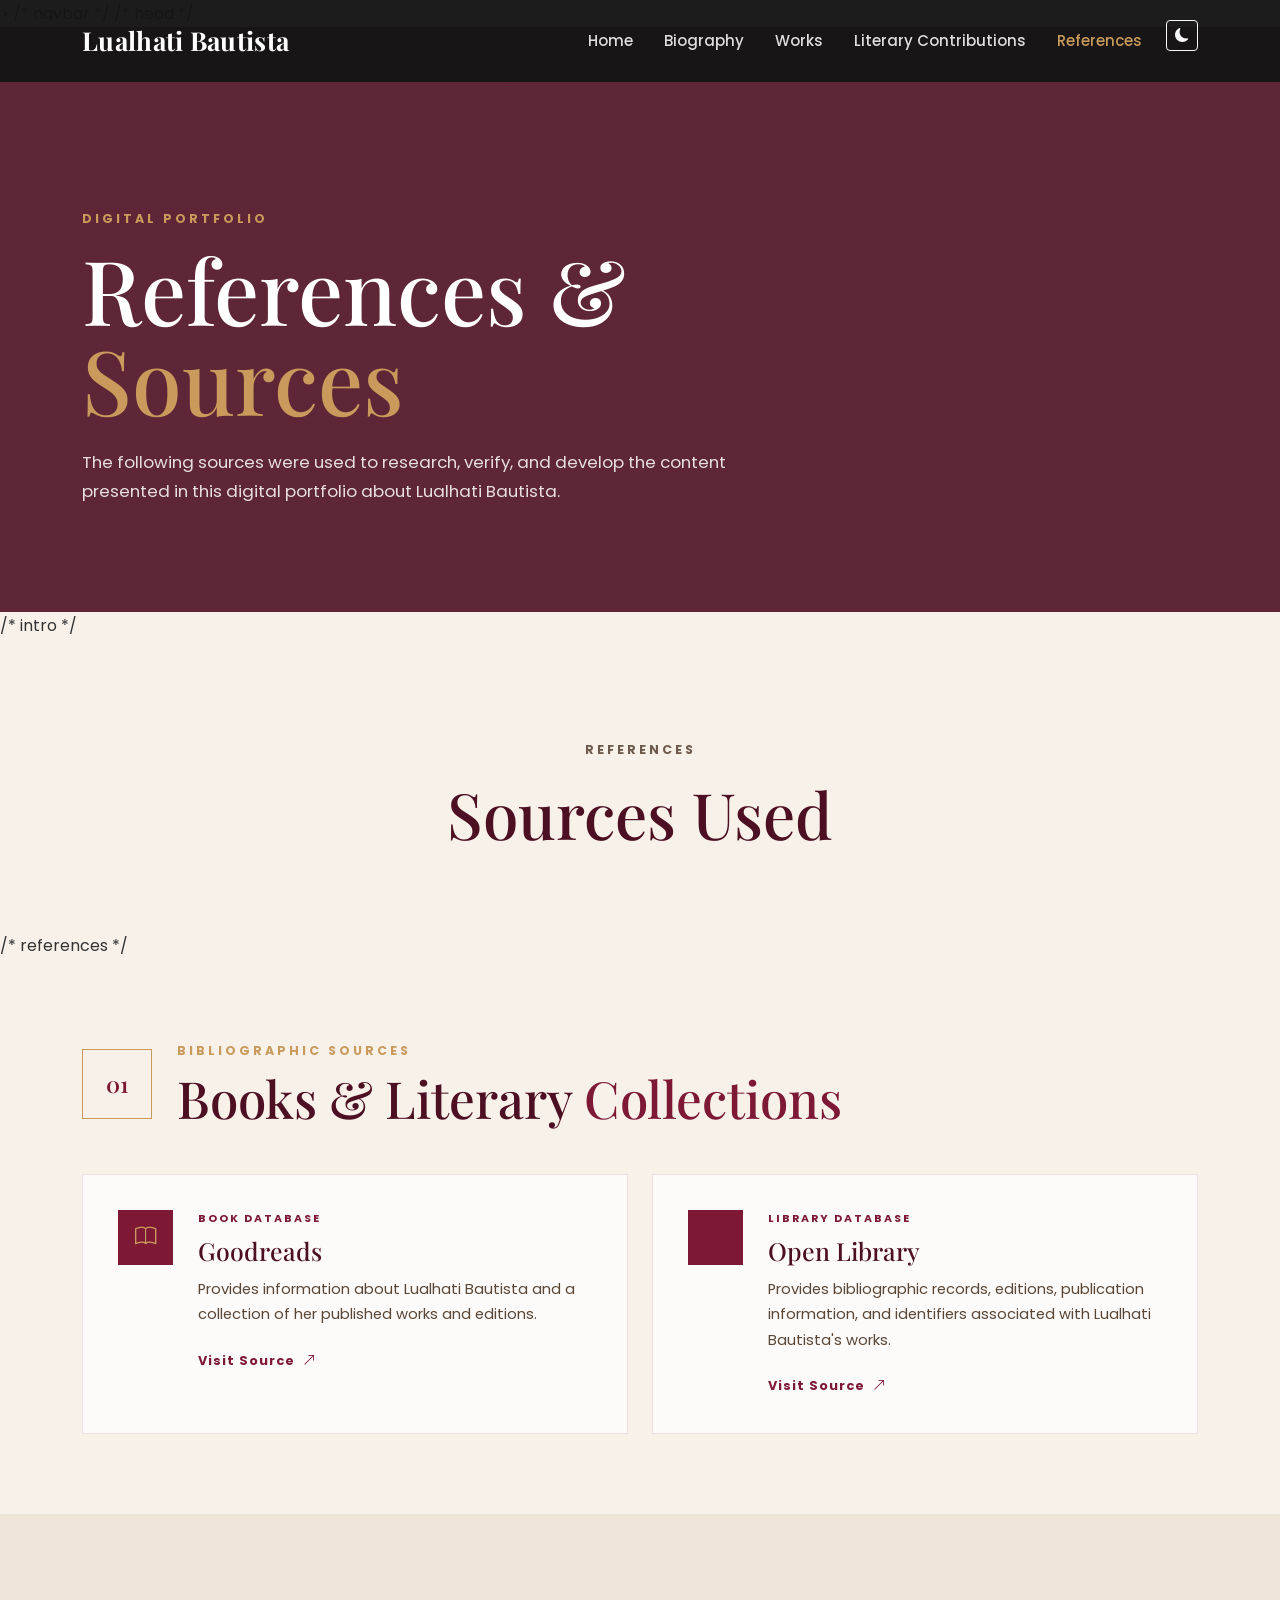
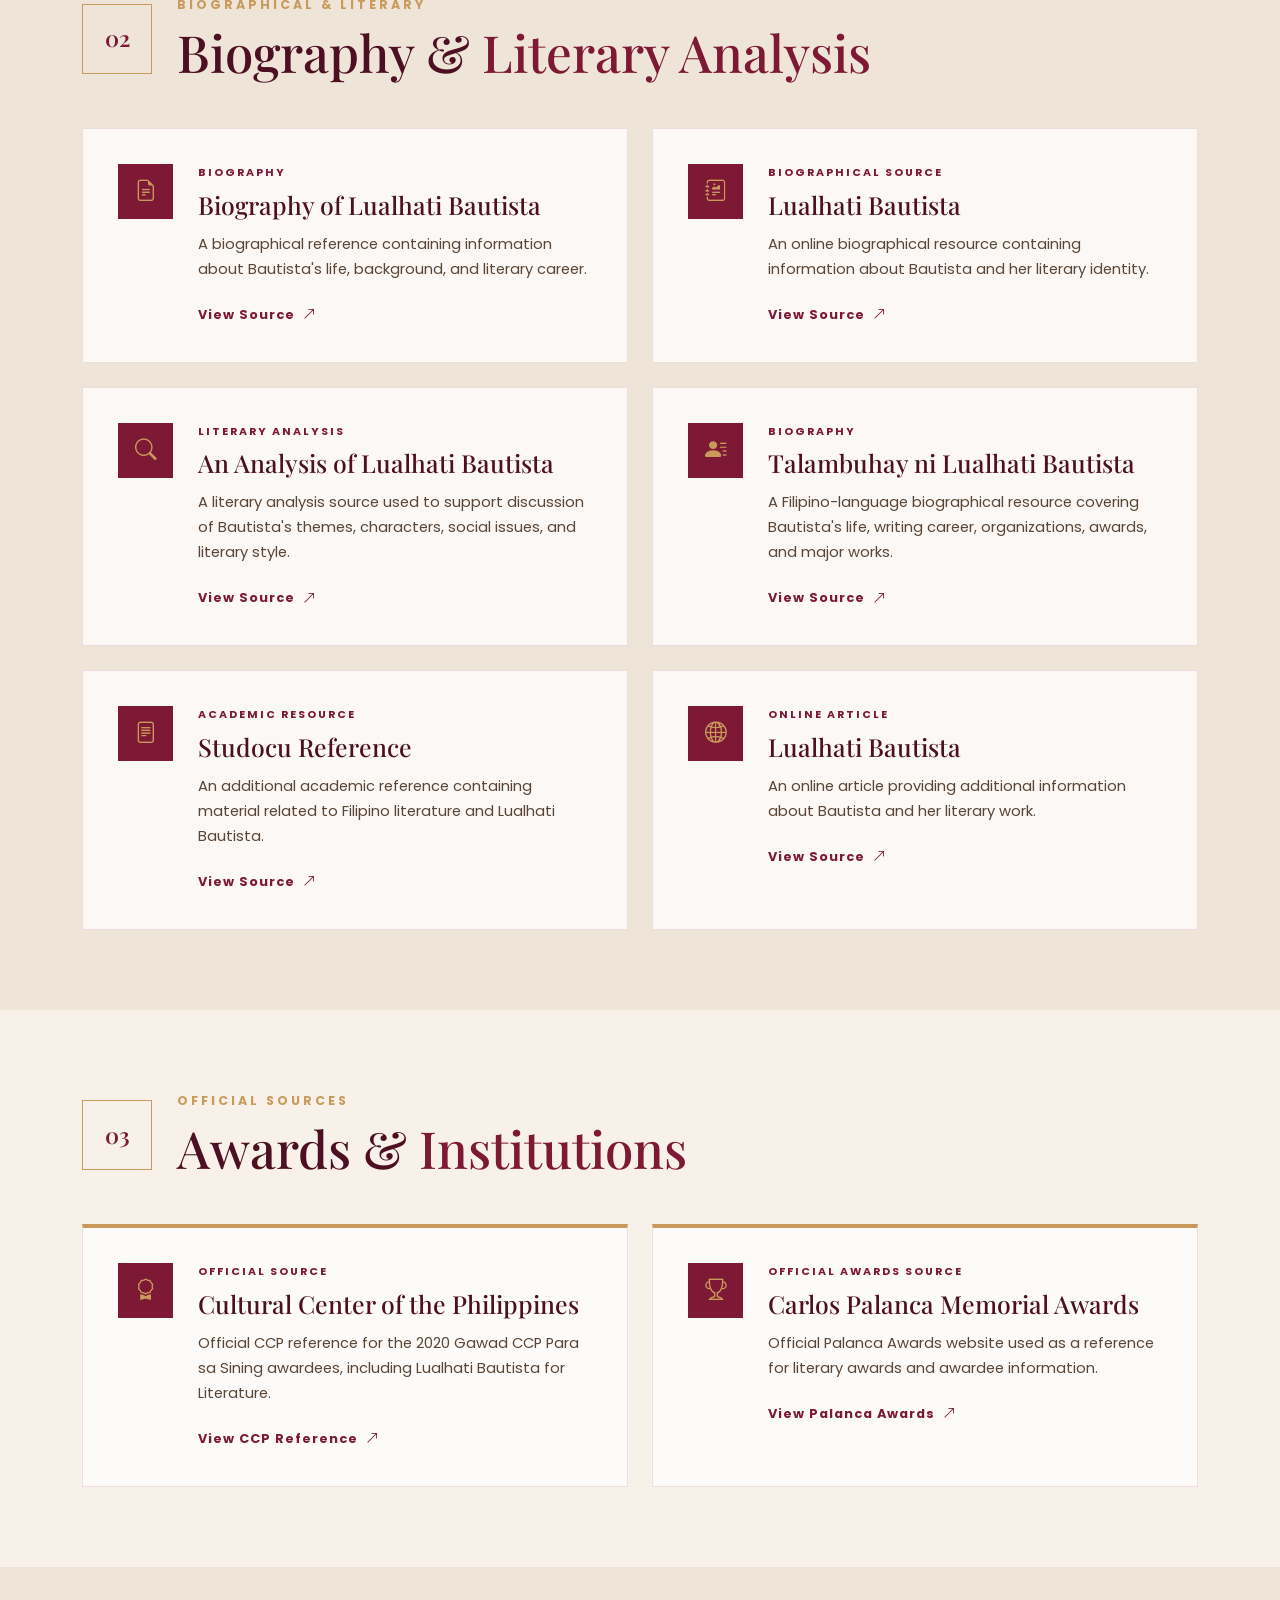
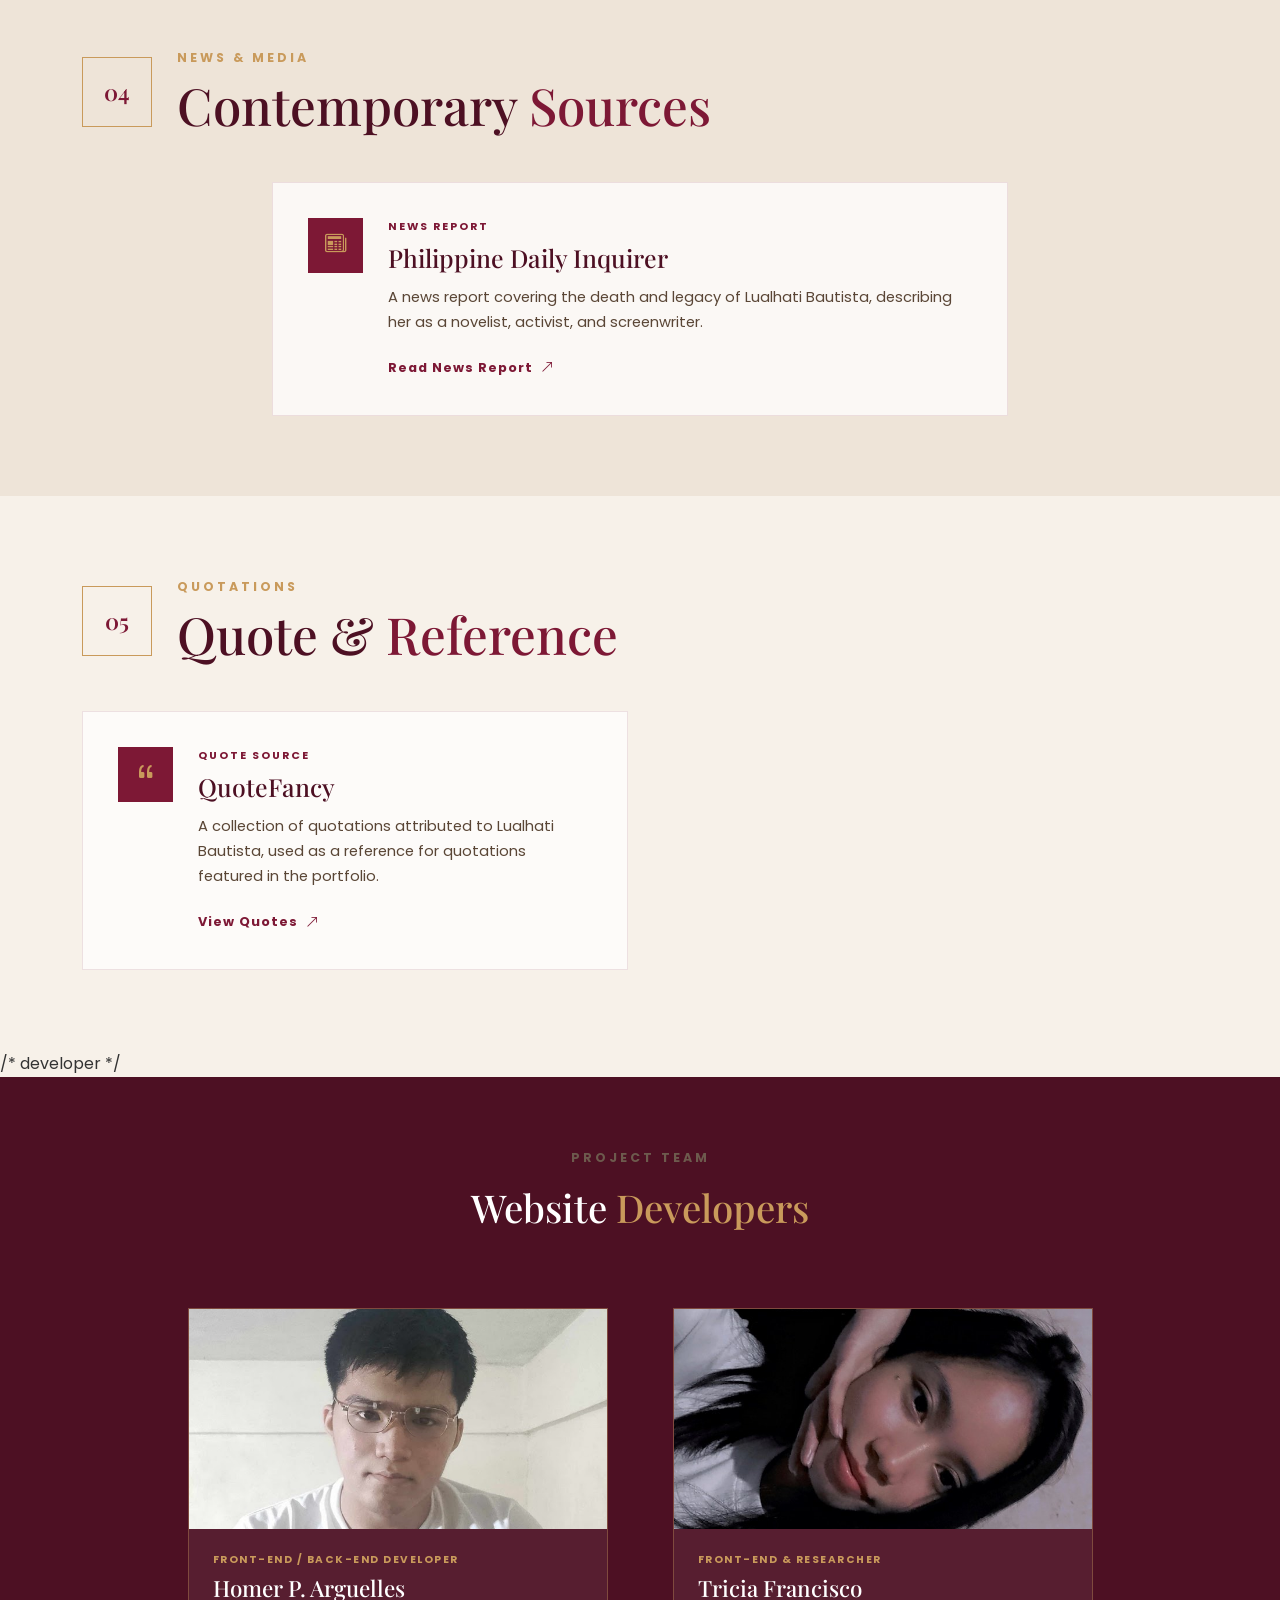
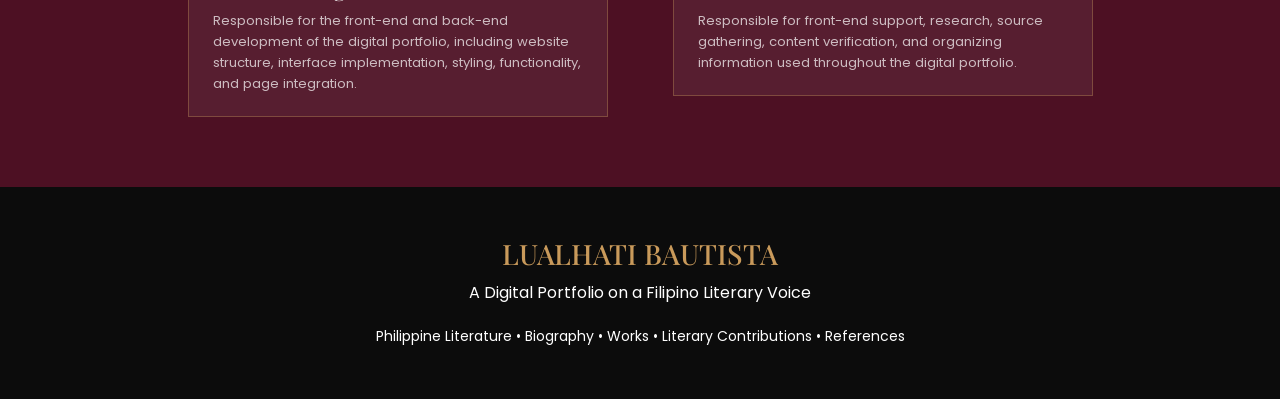
==== references.html @ a5392ba0 "Lualhati" ====
<!DOCTYPE html>
<html lang="en">

<head>
    <meta charset="UTF-8">
    <meta name="viewport" content="width=device-width, initial-scale=1.0">

    <title>References & Sources | Lualhati Bautista</title>


    <link
        href="https://cdn.jsdelivr.net/npm/bootstrap@5.3.3/dist/css/bootstrap.min.css"
        rel="stylesheet">

>
    <link
        rel="stylesheet"
        href="https://cdn.jsdelivr.net/npm/bootstrap-icons@1.11.3/font/bootstrap-icons.min.css">


    <link
        href="https://fonts.googleapis.com/css2?family=Playfair+Display:wght@400;500;600;700&family=Poppins:wght@300;400;500;600;700&display=swap"
        rel="stylesheet">


    <link rel="stylesheet" href="style.css">


    <link rel="stylesheet" href="references.css">
</head>

<body>


/* navbar */

<nav class="navbar navbar-expand-lg navbar-dark fixed-top">

    <div class="container">

        <a class="navbar-brand" href="index.html">
            Lualhati Bautista
        </a>

        <button class="navbar-toggler"
                type="button"
                data-bs-toggle="collapse"
                data-bs-target="#navbarNav">

            <span class="navbar-toggler-icon"></span>

        </button>

        <div class="collapse navbar-collapse" id="navbarNav">

            <ul class="navbar-nav ms-auto">

                <li class="nav-item">
                    <a class="nav-link" href="index.html">
                        Home
                    </a>
                </li>

                <li class="nav-item">
                    <a class="nav-link" href="biography.html">
                        Biography
                    </a>
                </li>

                <li class="nav-item">
                    <a class="nav-link" href="works.html">
                        Works
                    </a>
                </li>

                <li class="nav-item">
                    <a class="nav-link" href="contributions.html">
                        Literary Contributions
                    </a>
                </li>

                <li class="nav-item">
                    <a class="nav-link active" href="references.html">
                        References
                    </a>
                </li>

                <li class="nav-item ms-lg-3">
                    <button id="darkModeBtn"
                            class="btn btn-outline-light btn-sm"
                            aria-label="Toggle dark mode">

                        <i class="bi bi-moon-fill"></i>

                    </button>
                </li>

            </ul>

        </div>

    </div>

</nav>


/* head */

<section class="references-hero">

    <div class="container">

        <div class="references-hero-content">

            <p class="references-label">
                DIGITAL PORTFOLIO
            </p>

            <h1>
                References &
                <span>Sources</span>
            </h1>

            <p>
                The following sources were used to research,
                verify, and develop the content presented in
                this digital portfolio about Lualhati Bautista.
            </p>

        </div>

    </div>

</section>


/* intro */

<section class="references-intro">

    <div class="container">

        <div class="section-heading text-center">

            <p class="references-label">
                REFERENCES
            </p>

            <h2>
                Sources Used
            </h2>

        </div>  

    </div>

</section>

/* references */

<section class="reference-section">

    <div class="container">

        <div class="reference-section-heading">

            <span class="reference-number">01</span>

            <div>
                <p class="references-label">
                    BIBLIOGRAPHIC SOURCES
                </p>

                <h2>
                    Books & Literary
                    <span>Collections</span>
                </h2>
            </div>

        </div>


        <div class="row g-4">

           

            <div class="col-lg-6">

                <div class="reference-card">

                    <div class="reference-icon">
                        <i class="bi bi-book"></i>
                    </div>

                    <div class="reference-content">

                        <span class="reference-type">
                            BOOK DATABASE
                        </span>

                        <h3>
                            Goodreads
                        </h3>

                        <p>
                            Provides information about Lualhati
                            Bautista and a collection of her
                            published works and editions.
                        </p>

                        <a
                            href="https://www.goodreads.com/author/list/673490.Lualhati_Bautista"
                            target="_blank"
                            rel="noopener noreferrer"
                            class="reference-link">

                            Visit Source
                            <i class="bi bi-arrow-up-right"></i>

                        </a>

                    </div>

                </div>

            </div>


            

            <div class="col-lg-6">

                <div class="reference-card">

                    <div class="reference-icon">
                        <i class="bi bi-library"></i>
                    </div>

                    <div class="reference-content">

                        <span class="reference-type">
                            LIBRARY DATABASE
                        </span>

                        <h3>
                            Open Library
                        </h3>

                        <p>
                            Provides bibliographic records,
                            editions, publication information,
                            and identifiers associated with
                            Lualhati Bautista's works.
                        </p>

                        <a
                            href="https://openlibrary.org/authors/OL314158A/Lualhati_Bautista"
                            target="_blank"
                            rel="noopener noreferrer"
                            class="reference-link">

                            Visit Source
                            <i class="bi bi-arrow-up-right"></i>

                        </a>

                    </div>

                </div>

            </div>

        </div>

    </div>

</section>


<section class="reference-section reference-section-alt">

    <div class="container">

        <div class="reference-section-heading">

            <span class="reference-number">02</span>

            <div>

                <p class="references-label">
                    BIOGRAPHICAL & LITERARY
                </p>

                <h2>
                    Biography &
                    <span>Literary Analysis</span>
                </h2>

            </div>

        </div>


        <div class="row g-4">


            <!-- SCRIBD BIOGRAPHY -->

            <div class="col-lg-6">

                <div class="reference-card">

                    <div class="reference-icon">
                        <i class="bi bi-file-earmark-text"></i>
                    </div>

                    <div class="reference-content">

                        <span class="reference-type">
                            BIOGRAPHY
                        </span>

                        <h3>
                            Biography of Lualhati Bautista
                        </h3>

                        <p>
                            A biographical reference containing
                            information about Bautista's life,
                            background, and literary career.
                        </p>

                        <a
                            href="https://www.scribd.com/document/499405251/BIOGRAPHY-OF-LUALHATI-BAUTISTA"
                            target="_blank"
                            rel="noopener noreferrer"
                            class="reference-link">

                            View Source
                            <i class="bi bi-arrow-up-right"></i>

                        </a>

                    </div>

                </div>

            </div>


            <!-- TUMBLR -->

            <div class="col-lg-6">

                <div class="reference-card">

                    <div class="reference-icon">
                        <i class="bi bi-journal-richtext"></i>
                    </div>

                    <div class="reference-content">

                        <span class="reference-type">
                            BIOGRAPHICAL SOURCE
                        </span>

                        <h3>
                            Lualhati Bautista
                        </h3>

                        <p>
                            An online biographical resource
                            containing information about
                            Bautista and her literary identity.
                        </p>

                        <a
                            href="https://www.tumblr.com/stvnblog/633765285009195009/lualhati-bautista"
                            target="_blank"
                            rel="noopener noreferrer"
                            class="reference-link">

                            View Source
                            <i class="bi bi-arrow-up-right"></i>

                        </a>

                    </div>

                </div>

            </div>


            <!-- SCRIBD ANALYSIS -->

            <div class="col-lg-6">

                <div class="reference-card">

                    <div class="reference-icon">
                        <i class="bi bi-search"></i>
                    </div>

                    <div class="reference-content">

                        <span class="reference-type">
                            LITERARY ANALYSIS
                        </span>

                        <h3>
                            An Analysis of Lualhati Bautista
                        </h3>

                        <p>
                            A literary analysis source used to
                            support discussion of Bautista's
                            themes, characters, social issues,
                            and literary style.
                        </p>

                        <a
                            href="https://www.scribd.com/document/437484279/An-Analysis-of-Lualhati-Bautista-1-docx"
                            target="_blank"
                            rel="noopener noreferrer"
                            class="reference-link">

                            View Source
                            <i class="bi bi-arrow-up-right"></i>

                        </a>

                    </div>

                </div>

            </div>


            <!-- PADAYON -->

            <div class="col-lg-6">

                <div class="reference-card">

                    <div class="reference-icon">
                        <i class="bi bi-person-lines-fill"></i>
                    </div>

                    <div class="reference-content">

                        <span class="reference-type">
                            BIOGRAPHY
                        </span>

                        <h3>
                            Talambuhay ni Lualhati Bautista
                        </h3>

                        <p>
                            A Filipino-language biographical
                            resource covering Bautista's life,
                            writing career, organizations,
                            awards, and major works.
                        </p>

                        <a
                            href="https://www.padayonwikangfilipino.com/talambuhay-ni-lualhati-bautista/?amp=1"
                            target="_blank"
                            rel="noopener noreferrer"
                            class="reference-link">

                            View Source
                            <i class="bi bi-arrow-up-right"></i>

                        </a>

                    </div>

                </div>

            </div>


            <!-- STUDOCU -->

            <div class="col-lg-6">

                <div class="reference-card">

                    <div class="reference-icon">
                        <i class="bi bi-file-text"></i>
                    </div>

                    <div class="reference-content">

                        <span class="reference-type">
                            ACADEMIC RESOURCE
                        </span>

                        <h3>
                            Studocu Reference
                        </h3>

                        <p>
                            An additional academic reference
                            containing material related to
                            Filipino literature and Lualhati
                            Bautista.
                        </p>

                        <a
                            href="https://www.studocu.com/ph/document/phinma-republican-college/bs-filipino/134470115-asdfgghhh/104313213?sid=513d8e00-997c-4436-bc16-0240b23ca9371788211324"
                            target="_blank"
                            rel="noopener noreferrer"
                            class="reference-link">

                            View Source
                            <i class="bi bi-arrow-up-right"></i>

                        </a>

                    </div>

                </div>

            </div>


            <!-- WORDPRESS -->

            <div class="col-lg-6">

                <div class="reference-card">

                    <div class="reference-icon">
                        <i class="bi bi-globe2"></i>
                    </div>

                    <div class="reference-content">

                        <span class="reference-type">
                            ONLINE ARTICLE
                        </span>

                        <h3>
                            Lualhati Bautista
                        </h3>

                        <p>
                            An online article providing
                            additional information about
                            Bautista and her literary work.
                        </p>

                        <a
                            href="https://faviegelyns.wordpress.com/2018/03/07/lualhati-bautista/"
                            target="_blank"
                            rel="noopener noreferrer"
                            class="reference-link">

                            View Source
                            <i class="bi bi-arrow-up-right"></i>

                        </a>

                    </div>

                </div>

            </div>

        </div>

    </div>

</section>



<section class="reference-section">

    <div class="container">

        <div class="reference-section-heading">

            <span class="reference-number">03</span>

            <div>

                <p class="references-label">
                    OFFICIAL SOURCES
                </p>

                <h2>
                    Awards &
                    <span>Institutions</span>
                </h2>

            </div>

        </div>


        <div class="row g-4">


            <!-- CCP -->

            <div class="col-lg-6">

                <div class="reference-card official-card">

                    <div class="reference-icon">
                        <i class="bi bi-award"></i>
                    </div>

                    <div class="reference-content">

                        <span class="reference-type">
                            OFFICIAL SOURCE
                        </span>

                        <h3>
                            Cultural Center of the Philippines
                        </h3>

                        <p>
                            Official CCP reference for the
                            2020 Gawad CCP Para sa Sining
                            awardees, including Lualhati
                            Bautista for Literature.
                        </p>

                        <a
                            href="https://culturalcenter.gov.ph/press-release/2020-gawad-ccp-para-sa-sining-awardees-named/"
                            target="_blank"
                            rel="noopener noreferrer"
                            class="reference-link">

                            View CCP Reference
                            <i class="bi bi-arrow-up-right"></i>

                        </a>

                    </div>

                </div>

            </div>


            <!-- PALANCA -->

            <div class="col-lg-6">

                <div class="reference-card official-card">

                    <div class="reference-icon">
                        <i class="bi bi-trophy"></i>
                    </div>

                    <div class="reference-content">

                        <span class="reference-type">
                            OFFICIAL AWARDS SOURCE
                        </span>

                        <h3>
                            Carlos Palanca Memorial Awards
                        </h3>

                        <p>
                            Official Palanca Awards website
                            used as a reference for literary
                            awards and awardee information.
                        </p>

                        <a
                            href="https://palancaawards.com.ph/awardees/"
                            target="_blank"
                            rel="noopener noreferrer"
                            class="reference-link">

                            View Palanca Awards
                            <i class="bi bi-arrow-up-right"></i>

                        </a>

                    </div>

                </div>

            </div>

        </div>

    </div>

</section>



<section class="reference-section reference-section-alt">

    <div class="container">

        <div class="reference-section-heading">

            <span class="reference-number">04</span>

            <div>

                <p class="references-label">
                    NEWS & MEDIA
                </p>

                <h2>
                    Contemporary
                    <span>Sources</span>
                </h2>

            </div>

        </div>


        <div class="row justify-content-center">

            <div class="col-lg-8">

                <div class="reference-card news-card">

                    <div class="reference-icon">
                        <i class="bi bi-newspaper"></i>
                    </div>

                    <div class="reference-content">

                        <span class="reference-type">
                            NEWS REPORT
                        </span>

                        <h3>
                            Philippine Daily Inquirer
                        </h3>

                        <p>
                            A news report covering the death
                            and legacy of Lualhati Bautista,
                            describing her as a novelist,
                            activist, and screenwriter.
                        </p>

                        <a
                            href="https://newsinfo.inquirer.net/1728900/novelist-activist-screenwriter-lualhati-bautista-77/amp"
                            target="_blank"
                            rel="noopener noreferrer"
                            class="reference-link">

                            Read News Report
                            <i class="bi bi-arrow-up-right"></i>

                        </a>

                    </div>

                </div>

            </div>

        </div>

    </div>

</section>



<section class="reference-section">

    <div class="container">

        <div class="reference-section-heading">

            <span class="reference-number">05</span>

            <div>

                <p class="references-label">
                    QUOTATIONS
                </p>

                <h2>
                    Quote &
                    <span>Reference</span>
                </h2>

            </div>

        </div>


        <div class="row g-4">

            <div class="col-lg-6">

                <div class="reference-card">

                    <div class="reference-icon">
                        <i class="bi bi-quote"></i>
                    </div>

                    <div class="reference-content">

                        <span class="reference-type">
                            QUOTE SOURCE
                        </span>

                        <h3>
                            QuoteFancy
                        </h3>

                        <p>
                            A collection of quotations attributed
                            to Lualhati Bautista, used as a reference
                            for quotations featured in the portfolio.
                        </p>

                        <a
                            href="https://quotefancy.com/lualhati-bautista-quotes"
                            target="_blank"
                            rel="noopener noreferrer"
                            class="reference-link">

                            View Quotes
                            <i class="bi bi-arrow-up-right"></i>

                        </a>

                    </div>

                </div>

            </div>

        </div>

    </div>

</section>


/* developer */

<section class="developers-section">

    <div class="container">

        <div class="section-heading text-center">

            <p class="references-label">
                PROJECT TEAM
            </p>

            <h2>
                Website
                <span>Developers</span>
            </h2>

        </div>


        <div class="row justify-content-center g-5 mt-2">


            <!-- HOMER -->

            <div class="col-md-6 col-lg-5">

                <div class="developer-card">

                    <div class="developer-image">

                        <img
                            src="images/homer.jpg"
                            alt="Homer P. Arguelles">

                    </div>

                    <div class="developer-info">

                        <span class="developer-role">
                            FRONT-END / BACK-END DEVELOPER
                        </span>

                        <h3>
                            Homer P. Arguelles
                        </h3>

                        <p>
                            Responsible for the front-end and
                            back-end development of the digital
                            portfolio, including website structure,
                            interface implementation, styling,
                            functionality, and page integration.
                        </p>

                    </div>

                </div>

            </div>


            <!-- TRICIA -->

            <div class="col-md-6 col-lg-5">

                <div class="developer-card">

                    <div class="developer-image">

                        <img
                            src="images/tricia.jpg"
                            alt="Tricia Francisco">

                    </div>

                    <div class="developer-info">

                        <span class="developer-role">
                            FRONT-END & RESEARCHER
                        </span>

                        <h3>
                            Tricia Francisco
                        </h3>

                        <p>
                            Responsible for front-end support,
                            research, source gathering, content
                            verification, and organizing information
                            used throughout the digital portfolio.
                        </p>

                    </div>

                </div>

            </div>


        </div>

    </div>

</section>



<footer class="literary-footer">

    <div class="container text-center">

        <h3>
            LUALHATI BAUTISTA
        </h3>

        <p>
            A Digital Portfolio on a Filipino Literary Voice
        </p>

        <div class="footer-line"></div>

        <small>
            Philippine Literature • Biography • Works
            • Literary Contributions • References
        </small>

    </div>

</footer>




<button id="backToTop"
        class="back-to-top"
        aria-label="Back to top">

    <i class="bi bi-arrow-up"></i>

</button>



<script
    src="https://cdn.jsdelivr.net/npm/bootstrap@5.3.3/dist/js/bootstrap.bundle.min.js">
</script>

<script src="script.js"></script>

</body>
</html>
---- style.css ----
/* colors */

:root {

    --maroon: #7d1835;
    --maroon-dark: #4d1023;
    --gold: #c99a5b;

    --cream: #f7f1e9;
    --white: #ffffff;

    --black: #151515;
    --gray: #5a4636;

}


/* style */

html {
    scroll-behavior: smooth;
}


body {

    font-family: "Poppins", sans-serif;

    background: var(--cream);

    color: #333;

    font-size: 16px;

    line-height: 1.7;

    transition:
        background 0.3s ease,
        color 0.3s ease;

}

h1,
h2,
h3,
h4,
.navbar-brand {

    font-family: "Playfair Display", serif;

}

.section-padding {

    padding: 100px 0;

}

.section-heading {

    font-size: 48px;

    margin-bottom: 25px;

}

.section-label {

    color: var(--maroon);

    font-size: 13px;

    letter-spacing: 4px;

    font-weight: 600;

    margin-bottom: 12px;

}

.section-title {

    margin-bottom: 55px;

}

.section-title p {

    color: var(--maroon);

    font-size: 13px;

    letter-spacing: 4px;

    font-weight: 600;

}

.section-title h2 {

    font-size: 48px;

}


/* navbar */

.navbar {

    background: rgba(21, 21, 21, 0.97);

    padding: 14px 0;

    transition: 0.3s;

}


.navbar-brand {

    font-family: "Playfair Display", serif;

    font-size: 26px;

    font-weight: 700;

    letter-spacing: 0.3px;

}


.nav-link {

    color: #ddd !important;

    margin-left: 15px;

    font-family: "Poppins", sans-serif;

    font-size: 15px;

    font-weight: 500;

    transition: color 0.3s ease;

}


.nav-link:hover,
.nav-link.active {

    color: var(--gold) !important;

}


 /* slide  */

.hero-slideshow {

    position: relative;

    width: 100%;

    overflow: hidden;

    background: #24130d;

}

/* slide gen */

.hero-slide {

    min-height: 100vh;

    width: 100%;

    color: white;

    position: relative;

    display: flex;

    align-items: center;

}


/* slide 1 */


.hero-slide-author {

    background:

        linear-gradient(
            90deg,
            rgba(28, 10, 10, 0.98),
            rgba(89, 29, 29, 0.90)
        ),

        url("https://images.unsplash.com/photo-1455390582262-044cdead277a?auto=format&fit=crop&w=1800&q=80");

    background-size: cover;

    background-position: center;

}


.hero-slide-author h1 {

    font-size: clamp(70px, 9vw, 125px);

    line-height: 0.88;

    font-family: "Playfair Display", serif;

    margin: 20px 0;

}


.hero-slide-author h1 span {

    display: block;

    color: #c99a5b;

}


.hero-label {

    color: #c99a5b;

    letter-spacing: 6px;

    font-size: 13px;

    font-weight: 600;

}


.hero-role {

    color: #e4d5c9;

    font-size: 16px;

    letter-spacing: 2px;

}


.author-line {

    width: 90px;

    height: 3px;

    background: #c99a5b;

    margin: 30px 0;

}


.hero-introduction {

    max-width: 720px;

    color: #e3dcd8;

    font-size: 16px;

    line-height: 1.8;

}



.author-visual {

    display: flex;

    justify-content: center;

    align-items: center;

    flex-direction: column;

}


.author-frame {

    width: 350px;

    height: 450px;

    padding: 10px;

    background: #c99a5b;

    box-shadow:

        20px 20px 0 rgba(201,154,91,0.25),

        0 30px 80px rgba(0,0,0,0.55);

    position: relative;

    overflow: hidden;

}


.lualhati-photo {

    width: 100%;

    height: 100%;

    object-fit: cover;

    object-position: center top;

    display: block;

    filter: sepia(15%);

    transition: 0.5s ease;

}


.author-frame:hover .lualhati-photo {

    transform: scale(1.04);

}


.author-caption {

    margin-top: 25px;

    text-align: center;

}


.author-caption span {

    display: block;

    color: #c99a5b;

    letter-spacing: 4px;

    font-size: 13px;

    font-weight: 600;

}


.author-caption small {

    display: block;

    margin-top: 6px;

    color: #d0c5be;

    font-size: 13px;

}


/* slide 2*/

.hero-slide-dekada {

    background:

        linear-gradient(
            90deg,
            rgba(52, 27, 14, 0.98),
            rgba(105, 58, 28, 0.91)
        ),

        url("https://images.unsplash.com/photo-1505664194779-8beaceb93744?auto=format&fit=crop&w=1800&q=80");

    background-size: cover;

    background-position: center;

}




.hero-slide-dekada::before {

    content: "";

    position: absolute;

    inset: 0;

    background:

        repeating-linear-gradient(
            0deg,
            rgba(255,255,255,0.025) 0px,
            rgba(255,255,255,0.025) 1px,
            transparent 1px,
            transparent 4px
        );

    pointer-events: none;

}


/* text */

.history-label {

    color: #d7ad73;

    letter-spacing: 5px;

    font-size: 13px;

    font-weight: 600;

}


.hero-slide-dekada h1 {

    font-size: clamp(70px, 9vw, 125px);

    line-height: 0.9;

    margin: 20px 0;

    font-family: "Playfair Display", serif;

}


.hero-slide-dekada h1 span {

    color: #d5a15c;

}


.dekada-subtitle {

    color: #ead7c0;

    font-size: 24px;

    max-width: 650px;

}


.dekada-description {

    max-width: 650px;

    color: #d8c7b5;

    line-height: 1.8;

    margin: 25px 0;

}


.dekada-details {

    display: flex;

    flex-wrap: wrap;

    gap: 35px;

    margin: 30px 0;

}


.dekada-details div {

    display: flex;

    flex-direction: column;

}


.dekada-details strong {

    color: #d7ad73;

    font-size: 11px;

    letter-spacing: 2px;

    margin-bottom: 5px;

}


.dekada-details span {

    color: white;

    font-size: 14px;

}


.book-display {

    display: flex;

    justify-content: center;

    align-items: center;

    padding: 30px;

}


.dekada-book {

    width: 280px;

    max-height: 470px;

    object-fit: contain;

    box-shadow:

        15px 20px 30px rgba(0,0,0,0.55),

        5px 5px 0 rgba(211,169,108,0.25);

    transform: rotate(-3deg);

    transition: 0.5s;

}


.dekada-book:hover {

    transform:

        rotate(0deg)

        translateY(-10px);

}

.btn-history {

    background: #c08b4c;

    color: #21140d;

    border: none;

    font-weight: 600;

    padding: 13px 25px;

}


.btn-history:hover {

    background: #e0b06e;

    color: #21140d;

}


/* slide 3*/

.hero-slide-works {

    background:

        linear-gradient(
            90deg,
            rgba(52, 27, 14, 0.75),
            rgba(105, 58, 28, 0.60)
        ),

        url("images/book.jpg");

    background-size: cover;

    background-position: center;

}


.hero-slide-works h1 {

    font-size: clamp(70px, 9vw, 120px);

    line-height: 0.9;

}


.hero-slide-works h1 span {

    display: block;

    color: #c99a5b;

}

/* works */

.works-preview {

    background: rgba(20,10,10,0.60);

    border: 1px solid rgba(255,255,255,0.22);

    backdrop-filter: blur(8px);

    padding: 10px;

}


.work-preview-item {

    display: flex;

    gap: 20px;

    padding: 20px;

    border-bottom:

        1px solid

        rgba(255,255,255,0.16);

    transition: 0.3s;

}


.work-preview-item:last-child {

    border-bottom: none;

}


.work-preview-item:hover {

    background: rgba(255,255,255,0.07);

    padding-left: 28px;

}


.work-number {

    color: #c99a5b;

    font-family: "Playfair Display", serif;

    font-size: 24px;

    min-width: 35px;

}


.work-preview-item h3 {

    color: white;

    font-size: 20px;

    margin: 0 0 5px;

}


.work-preview-item p {

    color: #bbb;

    font-size: 12px;

    margin: 0;

}


/* arows */

.custom-carousel-control {

    width: 90px;

    opacity: 0;

    transition: opacity 0.35s ease;

}


.hero-slideshow:hover
.custom-carousel-control {

    opacity: 1;

}


.arrow-circle {

    width: 55px;

    height: 55px;

    border-radius: 50%;

    border:

        1px solid

        rgba(255,255,255,0.65);

    background:

        rgba(0,0,0,0.35);

    display: flex;

    align-items: center;

    justify-content: center;

    transition: 0.3s;

}


.arrow-circle i {

    font-size: 20px;

}


.arrow-circle:hover {

    background: #7d1835;

    border-color: #c99a5b;

    transform: scale(1.1);

}


/* ind */

.hero-slideshow .carousel-indicators {

    bottom: 28px;

}


.hero-slideshow .carousel-indicators button {

    width: 35px;

    height: 3px;

    border: none;

    margin: 0 5px;

    background: rgba(255,255,255,0.4);

}


.hero-slideshow .carousel-indicators button.active {

    background: #c99a5b;

}


.hero-slideshow .carousel-item {

    transition:

        transform 1.1s ease-in-out,

        opacity 0.6s ease-in-out;

}

/* responsive  */

@media (max-width: 991px) {

    .hero-slide {

        padding: 130px 0 100px;

        text-align: center;

    }


    .hero-slide-author h1,
    .hero-slide-dekada h1,
    .hero-slide-works h1 {

        font-size: 70px;

    }


    .author-line {

        margin: 25px auto;

    }


    .hero-introduction {

        margin-left: auto;

        margin-right: auto;

    }


    .author-visual {

        margin-top: 50px;

    }


    .author-frame {

        width: 230px;

        height: 290px;

    }


    .author-frame i {

        font-size: 160px;

    }


    .book-display {

        padding: 10px;

        margin-bottom: 30px;

    }


    .dekada-book {

        width: 210px;

        max-height: 320px;

    }


    .dekada-details {

        justify-content: center;

    }


    .custom-carousel-control {

        opacity: 0.7;

        width: 60px;

    }

}


@media (max-width: 576px) {

    .hero-slide {

        padding-top: 110px;

    }


    .hero-slide-author h1,
    .hero-slide-dekada h1,
    .hero-slide-works h1 {

        font-size: 55px;

    }


    .hero-role {

        font-size: 12px;

    }


    .hero-introduction {

        font-size: 14px;

    }


    .dekada-subtitle {

        font-size: 19px;

    }


    .dekada-description {

        font-size: 14px;

    }


    .dekada-details {

        gap: 15px;

    }


    .dekada-details span {

        font-size: 12px;

    }

    .work-preview-item {

        padding: 15px;

    }

    .work-preview-item h3 {
        font-size: 16px;

    }

    .arrow-circle {
        width: 43px;
        height: 43px;
    }

}



/* head */ 

.page-header {

    background:

        linear-gradient(
            rgba(50,10,20,0.94),
            rgba(90,20,40,0.94)
        );

    color: white;

    padding: 180px 0 100px;

}

.page-header p {

    color: var(--gold);

    letter-spacing: 5px;

    font-size: 13px;

}

.page-header h1 {

    font-size: clamp(50px, 7vw, 80px);

}

.page-header span {

    color: #ddd;

}


/* links */

.quick-links-section {

    padding: 100px 0;

    background: #f4eee6;

}


.section-heading {

    max-width: 700px;

    margin: 0 auto 55px;

}


.section-label {

    color: #8b5e3c;

    font-size: 12px;

    font-weight: 700;

    letter-spacing: 4px;

    margin-bottom: 12px;

}


.section-heading h2 {

    font-family: "Playfair Display", serif;

    font-size: 52px;

    color: #3b2116;

    margin-bottom: 15px;

}


.section-heading h2 span {

    color: #8b5e3c;

}


.section-heading p {

    color: #6d5a4d;

    line-height: 1.7;

}


/* link box */

.quick-link-card {

    display: block;

    height: 100%;

    padding: 35px 28px;

    background: #fffaf4;

    border: 1px solid #dfd0c0;

    text-decoration: none;

    color: #3b2116;

    position: relative;

    transition: all 0.35s ease;

}



.quick-link-card::before {

    content: "";

    position: absolute;

    top: 0;

    left: 0;

    width: 0;

    height: 3px;

    background: #8b5e3c;

    transition: width 0.35s ease;

}


.quick-link-card:hover::before {

    width: 100%;

}


.quick-link-card:hover {

    transform: translateY(-8px);

    border-color: #b28a66;

    box-shadow:

        0 15px 35px rgba(65, 38, 23, 0.12);

}


.quick-link-icon {

    width: 55px;

    height: 55px;

    display: flex;

    align-items: center;

    justify-content: center;

    margin-bottom: 25px;

    background: #eadbc9;

    color: #7d4f32;

    font-size: 23px;

    transition: 0.3s;

}


.quick-link-card:hover .quick-link-icon {

    background: #8b5e3c;

    color: #fff;

}


.quick-link-card h3 {

    font-family: "Playfair Display", serif;

    font-size: 24px;

    margin-bottom: 12px;

}


.quick-link-card p {

    color: #5a4636;

    font-size: 14px;

    line-height: 1.7;

    min-height: 72px;

}


.quick-link-arrow {

    display: inline-block;

    margin-top: 15px;

    color: #8b5e3c;

    font-size: 13px;

    font-weight: 700;

    letter-spacing: 1px;

}


.quick-link-arrow i {

    margin-left: 5px;

    transition: 0.3s;

}


.quick-link-card:hover
.quick-link-arrow i {

    margin-left: 12px;

}


/* responive */

@media (max-width: 576px) {

    .quick-links-section {

        padding: 70px 0;

    }


    .section-heading h2 {

        font-size: 40px;

    }


    .quick-link-card {

        padding: 28px 24px;

    }

}


/* Quotes */
.author-quote-section {

    padding: 110px 0;

    background:

        linear-gradient(
            90deg,
            #3c2115,
            #5b3623
        );

    color: #fff;

    position: relative;

    overflow: hidden;

}

.author-quote-section::before {

    content: "“";

    position: absolute;

    font-family: "Playfair Display", serif;

    font-size: 450px;

    line-height: 1;

    color: rgba(255,255,255,0.035);

    left: -40px;

    top: -100px;

}


.large-quote {

    position: relative;

    z-index: 1;

}


.quote-icon {

    font-size: 65px;

    color: #d1a46d;

    display: block;

    margin-bottom: 5px;

}


.large-quote blockquote {

    font-family: "Playfair Display", serif;

    font-size: clamp(28px, 3vw, 43px);

    line-height: 1.45;

    color: #f5e8d8;

    margin: 0;

    max-width: 800px;

}

.quote-line {

    width: 80px;

    height: 3px;

    background: #d1a46d;

    margin: 30px 0 18px;

}


.quote-author {

    color: #d1a46d;

    font-size: 14px;

    letter-spacing: 2px;

    font-weight: 600;

}


.quote-photo-wrapper {

    position: relative;

    max-width: 370px;

    margin: auto;

}


.quote-photo {

    width: 100%;

    height: 460px;

    object-fit: cover;

    object-position: center top;

    display: block;

    border: 8px solid #e4c79e;

    box-shadow:

        20px 20px 0 rgba(0,0,0,0.20),

        0 25px 50px rgba(0,0,0,0.35);

}



.photo-caption {

    position: absolute;

    bottom: 8px;

    left: 8px;

    right: 8px;

    padding: 18px;

    background:

        linear-gradient(
            transparent,
            rgba(20,10,5,0.95)
        );

    padding-top: 50px;

}


.photo-caption span {

    display: block;

    color: #e4c79e;

    letter-spacing: 3px;

    font-size: 12px;

    font-weight: 700;

}


.photo-caption small {

    color: #ddd;

    font-size: 12px;

}




@media (max-width: 991px) {

    .author-quote-section {

        text-align: center;

        padding: 80px 0;

    }


    .quote-line {

        margin: 25px auto 18px;

    }


    .quote-photo-wrapper {

        margin-top: 30px;

        max-width: 280px;

    }


    .quote-photo {

        height: 350px;

    }

}


@media (max-width: 576px) {

    .large-quote blockquote {

        font-size: 24px;

    }


    .quote-icon {

        font-size: 50px;

    }

}


/* con */

.contribution-card {

    background: white;

    padding: 35px;

    height: 100%;

    text-align: center;

    transition: 0.3s;

}

.contribution-card:hover {

    transform: translateY(-8px);

}

.contribution-card i {

    font-size: 45px;

    color: var(--maroon);

}

.contribution-card h3 {

    margin: 20px 0 15px;

}


/* dekada intro */

.dekada-intro {

    background: var(--black);

    color: white;

    padding: 100px 0;

}

.dekada-intro h2 {

    font-size: 70px;

    color: var(--gold);

}

.dekada-intro h4 {

    margin-bottom: 25px;

}

.literary-info {

    background: var(--maroon);

    padding: 35px;

}

.literary-info p {

    color: #ddd;

    margin-bottom: 5px;

}

.literary-info h4 {

    margin-bottom: 20px;

}


.analysis-box {

    background: white;

    padding: 40px;

    height: 100%;

    border-left: 4px solid var(--maroon);

}

.analysis-box span {

    color: var(--gold);

    font-size: 35px;

    font-family: "Playfair Display", serif;

}

.analysis-box h3 {

    margin: 15px 0;

}


.character-section {

    background: #e9dfd4;

    padding: 100px 0;

}

.character-card {

    background: white;

    padding: 35px;

    text-align: center;

    height: 100%;

}

.character-card i {

    font-size: 45px;

    color: var(--maroon);

}

.character-card h3 {

    margin: 20px 0;

}


.list-item {

    display: flex;

    gap: 20px;

    padding: 25px 0;

    border-bottom: 1px solid #ccc;

}

.list-item > span {

    background: var(--maroon);

    color: white;

    min-width: 45px;

    height: 45px;

    display: flex;

    align-items: center;

    justify-content: center;

}

.list-item h4 {

    margin: 0 0 8px;

}

.symbol-card {

    background: white;

    padding: 30px;

    margin-bottom: 20px;

    border-left: 4px solid var(--gold);

}

.symbol-card i {

    color: var(--maroon);

    font-size: 35px;

}


.history-section {

    background: var(--maroon);

    color: white;

    padding: 100px 0;

}

.history-section .section-title p {

    color: var(--gold);

}

.history-card {

    border: 1px solid rgba(255,255,255,0.3);

    padding: 35px;

    height: 100%;

}

.history-card span {

    color: var(--gold);

    font-size: 30px;

}

.history-card h3 {

    margin: 15px 0;

}



.identity-section {

    padding: 100px 0;

    background: #e9dfd4;

}

.identity-section h2 {

    font-size: 50px;

}

.identity-list {

    display: grid;

    grid-template-columns: 1fr 1fr;

    gap: 15px;

}

.identity-list div {

    background: white;

    padding: 30px;

    display: flex;

    flex-direction: column;

    align-items: center;

    gap: 10px;

}

.identity-list i {

    font-size: 40px;

    color: var(--maroon);

}


.relevance-card {

    background: white;

    padding: 35px;

    text-align: center;

    height: 100%;

}

.relevance-card i {

    font-size: 40px;

    color: var(--maroon);

}

.relevance-card h3 {

    margin: 20px 0 15px;

}



.sources-section {

    background: var(--black);

    color: white;

    padding: 100px 0;

}

.sources-section .section-title p {

    color: var(--gold);

}

.source-box {

    background: #222;

    padding: 40px;

    max-width: 900px;

}

.source-box li {

    margin-bottom: 20px;

}


footer {

    background: #0c0c0c;

    color: white;

    padding: 50px 0;

}

footer h3 {

    color: var(--gold);

}

.copyright {

    color: #777;

    font-size: 13px;

}


.back-to-top {

    position: fixed;

    right: 25px;

    bottom: 25px;

    width: 45px;

    height: 45px;

    border: none;

    border-radius: 50%;

    background: var(--maroon);

    color: white;

    display: none;

    z-index: 999;

}

.back-to-top.show {

    display: block;

}




body.dark-mode {

    background: #121212;

    color: #ddd;

}

body.dark-mode .quick-section,
body.dark-mode .timeline-section,
body.dark-mode .character-section,
body.dark-mode .identity-section {

    background: #171717;

}

body.dark-mode .quick-card,
body.dark-mode .feature-card,
body.dark-mode .large-work-card,
body.dark-mode .contribution-card,
body.dark-mode .analysis-box,
body.dark-mode .character-card,
body.dark-mode .symbol-card,
body.dark-mode .relevance-card,
body.dark-mode .identity-list div {

    background: #222;

    color: #ddd;

}

body.dark-mode .bio-profile {

    background: #222;

}

body.dark-mode .timeline-item,
body.dark-mode .list-item {

    border-color: #444;

}



@media (max-width: 991px) {

    .navbar-collapse {

        background: #151515;

        padding: 20px;

    }

    .home-hero {

        text-align: center;

    }

    .hero-text {

        margin-left: auto;
        margin-right: auto;

    }

}

@media (max-width: 576px) {

    .section-padding {

        padding: 70px 0;

    }

    .section-heading,
    .section-title h2 {

        font-size: 38px;

    }

    .home-hero h1 {

        font-size: 65px;

    }

    .hero-text {

        font-size: 16px;

    }

    .dekada-intro h2 {

        font-size: 55px;

    }

    .identity-list {

        grid-template-columns: 1fr;

    }

}


body.dark-mode {
    background: #111;
    color: #f5f5f5;
}


body.dark-mode .navbar {
    background: rgba(10, 10, 10, 0.95);
}

body.dark-mode .quick-links-section,
body.dark-mode .author-quote-section {
    background: #111;
    color: #f5f5f5;
}


body.dark-mode h1,
body.dark-mode h2,
body.dark-mode h3,
body.dark-mode p {
    color: inherit;
}


body.dark-mode .quick-link-card {
    background: #1c1c1c;
    border-color: #333;
    color: #f5f5f5;
}

body.dark-mode .quick-link-card:hover {
    background: #242424;
}


body.dark-mode .quick-link-card h3,
body.dark-mode .quick-link-card p {
    color: #f5f5f5;
}


body.dark-mode .large-quote blockquote {
    color: #f5f5f5;
}

body.dark-mode .quote-author {
    color: #ccc;
}

body.dark-mode footer {
    background: #080808;
    color: #f5f5f5;
}


body.dark-mode #darkModeBtn {
    border-color: #fff;
    color: #fff;
}
---- references.css ----
.references-hero {
    min-height: 65vh;
    display: flex;
    align-items: center;
    position: relative;
    overflow: hidden;

    background:
        linear-gradient(
            rgba(77, 16, 35, 0.90),
            rgba(77, 16, 35, 0.90)
        ),
        url("images/library.jpg") center/cover no-repeat;

    color: var(--white);
    padding-top: 90px;
}

.references-hero-content {
    max-width: 850px;
}

.references-label {
    color: var(--gold);
    font-size: 0.78rem;
    font-weight: 700;
    letter-spacing: 3px;
    margin-bottom: 15px;
}

.references-hero h1 {
    font-family: "Playfair Display", serif;
    font-size: clamp(3.2rem, 7vw, 6rem);
    line-height: 1;
    margin-bottom: 25px;
}

.references-hero h1 span {
    display: block;
    color: var(--gold);
}

.references-hero p:last-child {
    max-width: 700px;
    font-size: 1.05rem;
    color: rgba(255,255,255,0.85);
}


/* intro */

.references-intro {
    padding: 100px 0 60px;
    background: var(--cream);
}

.section-heading {
    max-width: 850px;
    margin: auto;
}

.section-heading h2 {
    font-family: "Playfair Display", serif;
    font-size: clamp(2.2rem, 5vw, 4rem);
    color: var(--maroon-dark);
    margin-bottom: 20px;
}

.section-heading h2 span {
    color: var(--maroon);
}

.section-heading > p:last-child {
    color: var(--gray);
}


/* reference */

.reference-section {
    padding: 80px 0;
    background: var(--cream);
}

.reference-section-alt {
    background: #eee4d8;
}

.reference-section-heading {
    display: flex;
    align-items: center;
    gap: 25px;
    margin-bottom: 45px;
}

.reference-section-heading .references-label {
    margin-bottom: 7px;
}

.reference-section-heading h2 {
    font-family: "Playfair Display", serif;
    font-size: clamp(2rem, 4vw, 3.2rem);
    color: var(--maroon-dark);
    margin: 0;
}

.reference-section-heading h2 span {
    color: var(--maroon);
}

.reference-number {
    min-width: 70px;
    height: 70px;

    display: flex;
    align-items: center;
    justify-content: center;

    border: 1px solid var(--gold);
    color: var(--maroon);
    font-family: "Playfair Display", serif;
    font-size: 1.4rem;
    font-weight: 600;
}


/* cards */

.reference-card {
    height: 100%;
    display: flex;
    gap: 25px;

    padding: 35px;

    background: rgba(255,255,255,0.75);
    border: 1px solid rgba(125,24,53,0.12);

    transition:
        transform 0.3s ease,
        box-shadow 0.3s ease,
        border-color 0.3s ease;
}

.reference-card:hover {
    transform: translateY(-7px);

    border-color: var(--gold);

    box-shadow:
        0 18px 45px rgba(77,16,35,0.12);
}

.reference-icon {
    flex-shrink: 0;

    width: 55px;
    height: 55px;

    display: flex;
    align-items: center;
    justify-content: center;

    background: var(--maroon);
    color: var(--gold);

    font-size: 1.35rem;
}

.reference-content {
    flex: 1;
}

.reference-type {
    display: block;

    margin-bottom: 7px;

    color: var(--maroon);
    font-size: 0.68rem;
    font-weight: 700;
    letter-spacing: 2px;
}

.reference-content h3 {
    margin-bottom: 12px;

    color: var(--maroon-dark);

    font-family: "Playfair Display", serif;
    font-size: 1.55rem;
}

.reference-content p {
    margin-bottom: 18px;

    color: var(--gray);
    font-size: 0.92rem;
    line-height: 1.7;
}

.reference-link {
    display: inline-flex;
    align-items: center;
    gap: 8px;

    color: var(--maroon);
    text-decoration: none;

    font-size: 0.8rem;
    font-weight: 700;
    letter-spacing: 1px;

    transition: color 0.25s ease;
}

.reference-link:hover {
    color: var(--gold);
}

.reference-link i {
    transition: transform 0.25s ease;
}

.reference-link:hover i {
    transform: translate(3px, -3px);
}

.official-card {
    border-top: 4px solid var(--gold);
}

/* developers */

.developers-section {
    padding: 70px 0;
    background: var(--maroon-dark);
    color: var(--white);
}

.developers-section .section-heading {
    margin-bottom: 30px;
}

.developers-section .section-heading h2 {
    font-size: 2.4rem;
    color: var(--white);
}

.developers-section .section-heading h2 span {
    color: var(--gold);
}

.developer-card {
    max-width: 420px;
    margin: auto;

    background: rgba(255,255,255,0.06);
    border: 1px solid rgba(201,154,91,0.35);

    overflow: hidden;

    transition: 0.3s ease;
}

.developer-card:hover {
    transform: translateY(-5px);
    border-color: var(--gold);
}

.developer-image {
    height: 220px;
    overflow: hidden;
    background: #2a0a15;
}

.developer-image img {
    width: 100%;
    height: 100%;
    object-fit: cover;

    transition: transform 0.4s ease;
}

.developer-card:hover .developer-image img {
    transform: scale(1.04);
}

.developer-info {
    padding: 22px 24px;
}

.developer-role {
    display: block;
    margin-bottom: 7px;

    color: var(--gold);

    font-size: 0.65rem;
    font-weight: 700;
    letter-spacing: 1.5px;
}

.developer-info h3 {
    margin-bottom: 8px;

    color: var(--white);

    font-family: "Playfair Display", serif;
    font-size: 1.4rem;
}

.developer-info p {
    margin: 0;

    color: rgba(255,255,255,0.7);

    font-size: 0.82rem;
    line-height: 1.6;
}


/* dark */

body.dark-mode .references-intro,
body.dark-mode .reference-section {
    background: #171313;
}

body.dark-mode .reference-section-alt {
    background: #201719;
}

body.dark-mode .section-heading h2,
body.dark-mode .reference-section-heading h2 {
    color: #f5eee5;
}

body.dark-mode .section-heading > p:last-child {
    color: #aaa;
}

body.dark-mode .reference-section-heading h2 span {
    color: var(--gold);
}

body.dark-mode .reference-number {
    color: var(--gold);
}

body.dark-mode .reference-card {
    background: #211b1d;
    border-color: rgba(201,154,91,0.18);
}

body.dark-mode .reference-card:hover {
    border-color: var(--gold);
}

body.dark-mode .reference-content h3 {
    color: #f5eee5;
}

body.dark-mode .reference-content p {
    color: #aaa;
}

body.dark-mode .reference-type,
body.dark-mode .reference-link {
    color: var(--gold);
}


/* responsive */

@media (max-width: 991px) {

    .references-hero {
        min-height: 55vh;
    }

    .reference-section {
        padding: 65px 0;
    }

    .reference-section-heading {
        align-items: flex-start;
    }

    .developer-image {
        height: 300px;
    }

}


@media (max-width: 575px) {

    .references-hero {
        min-height: 60vh;
    }

    .references-hero h1 {
        font-size: 3rem;
    }

    .references-intro {
        padding-top: 70px;
    }

    .reference-section {
        padding: 55px 0;
    }

    .reference-section-heading {
        gap: 15px;
    }

    .reference-number {
        min-width: 50px;
        width: 50px;
        height: 50px;
        font-size: 1rem;
    }

    .reference-section-heading h2 {
        font-size: 2rem;
    }

    .reference-card {
        flex-direction: column;
        padding: 25px;
    }

    .developer-image {
        height: 280px;
    }

}
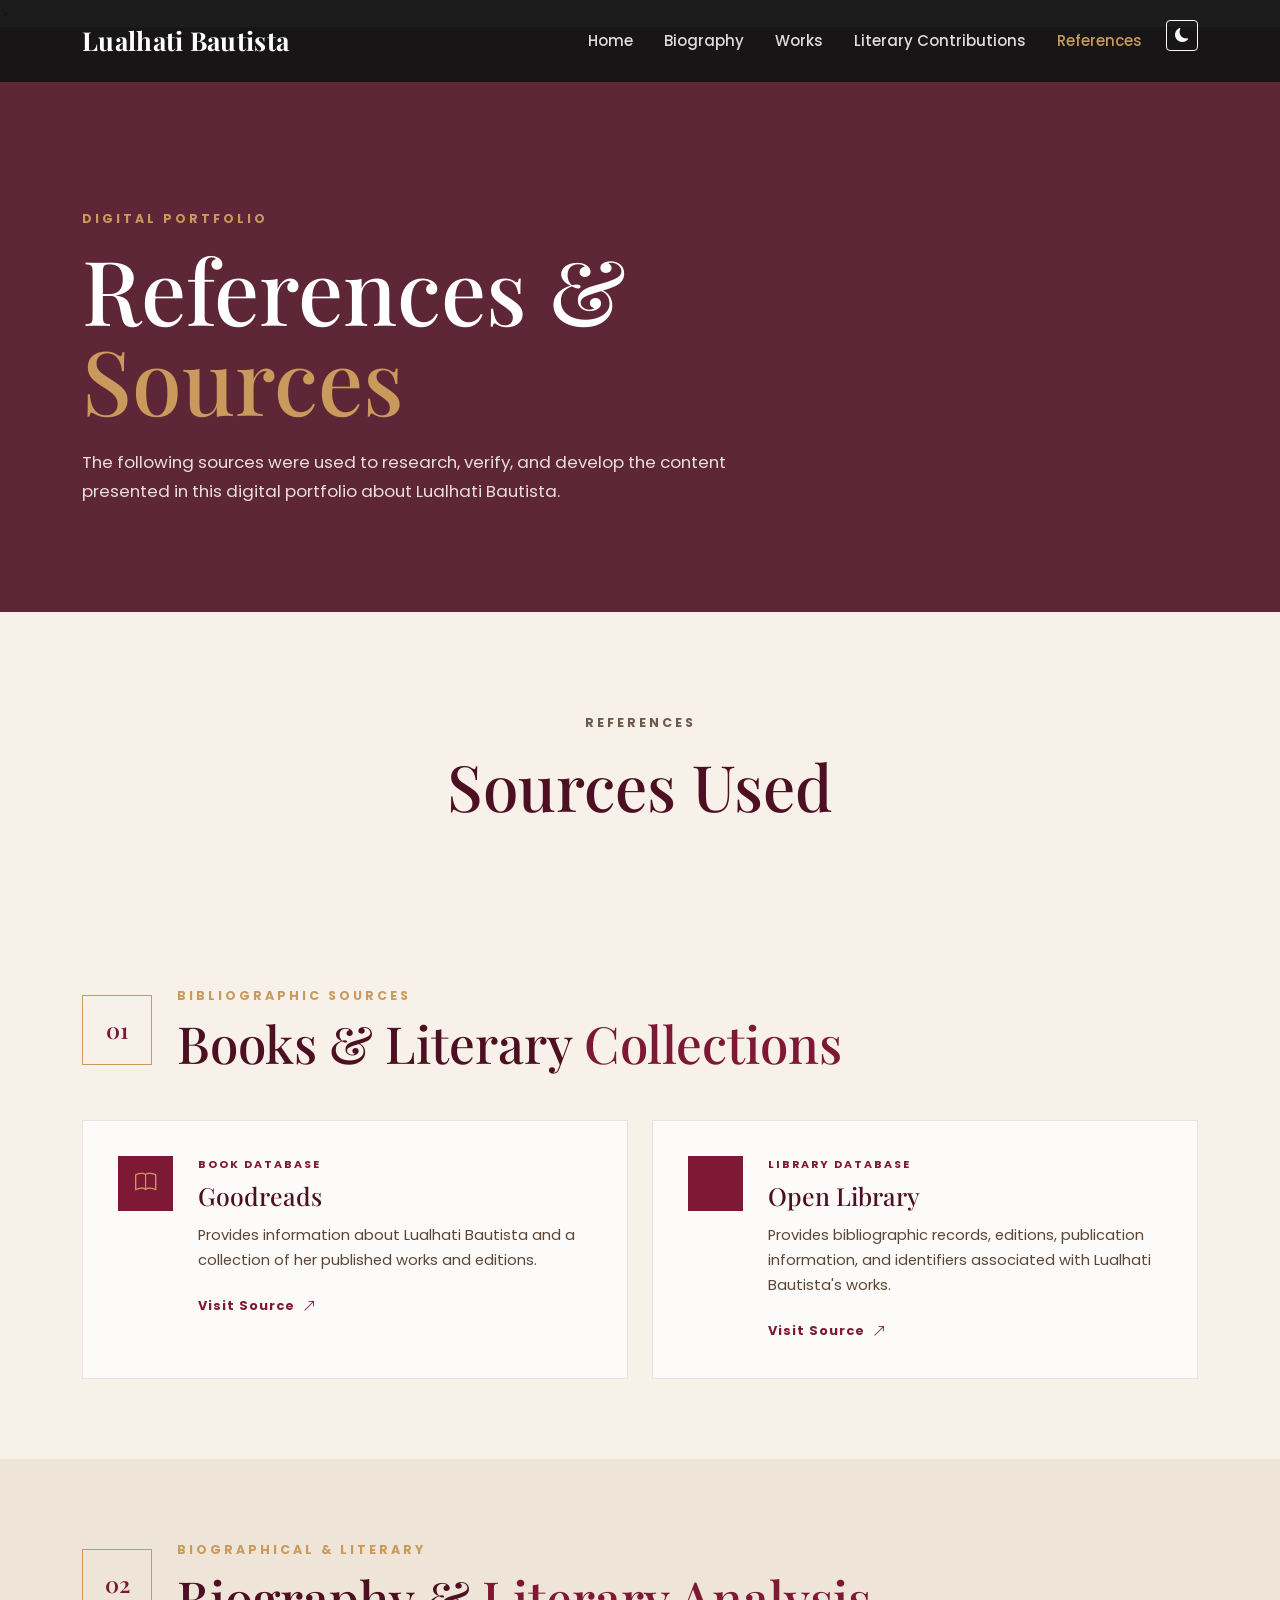
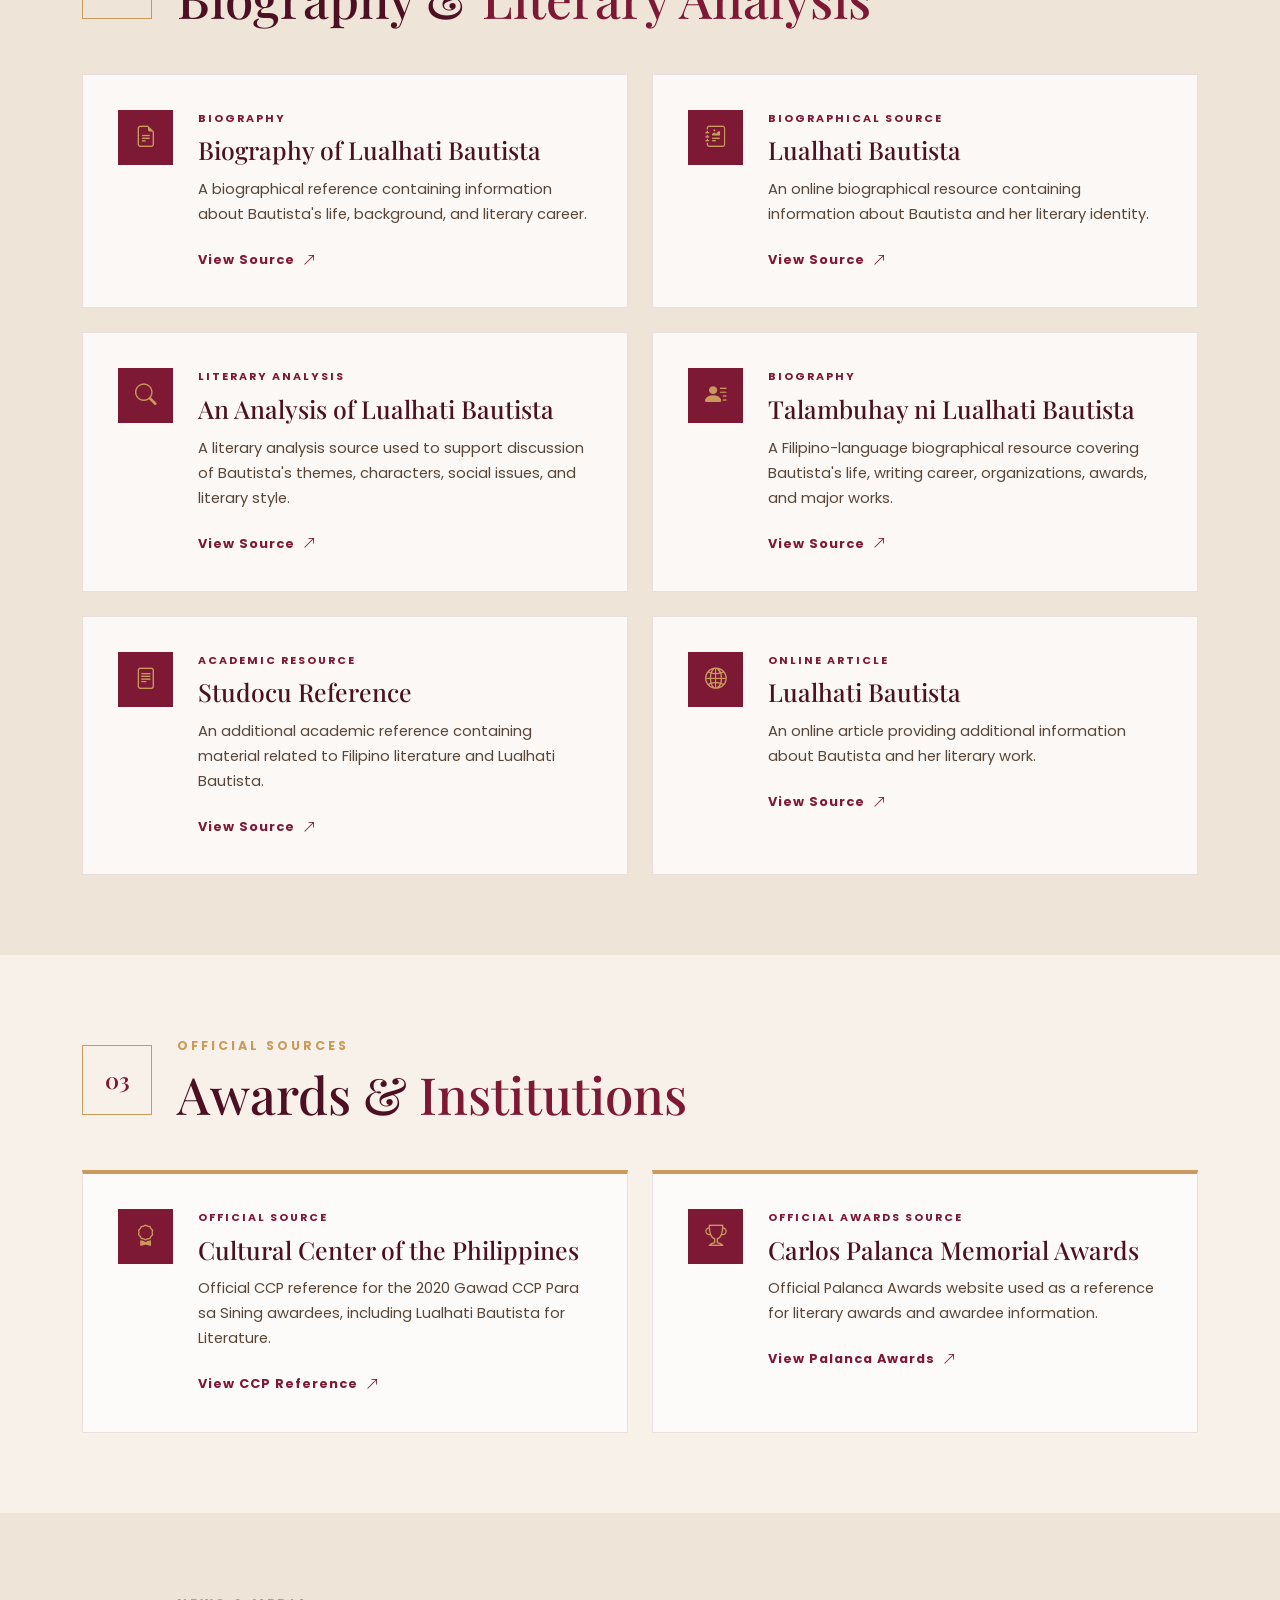
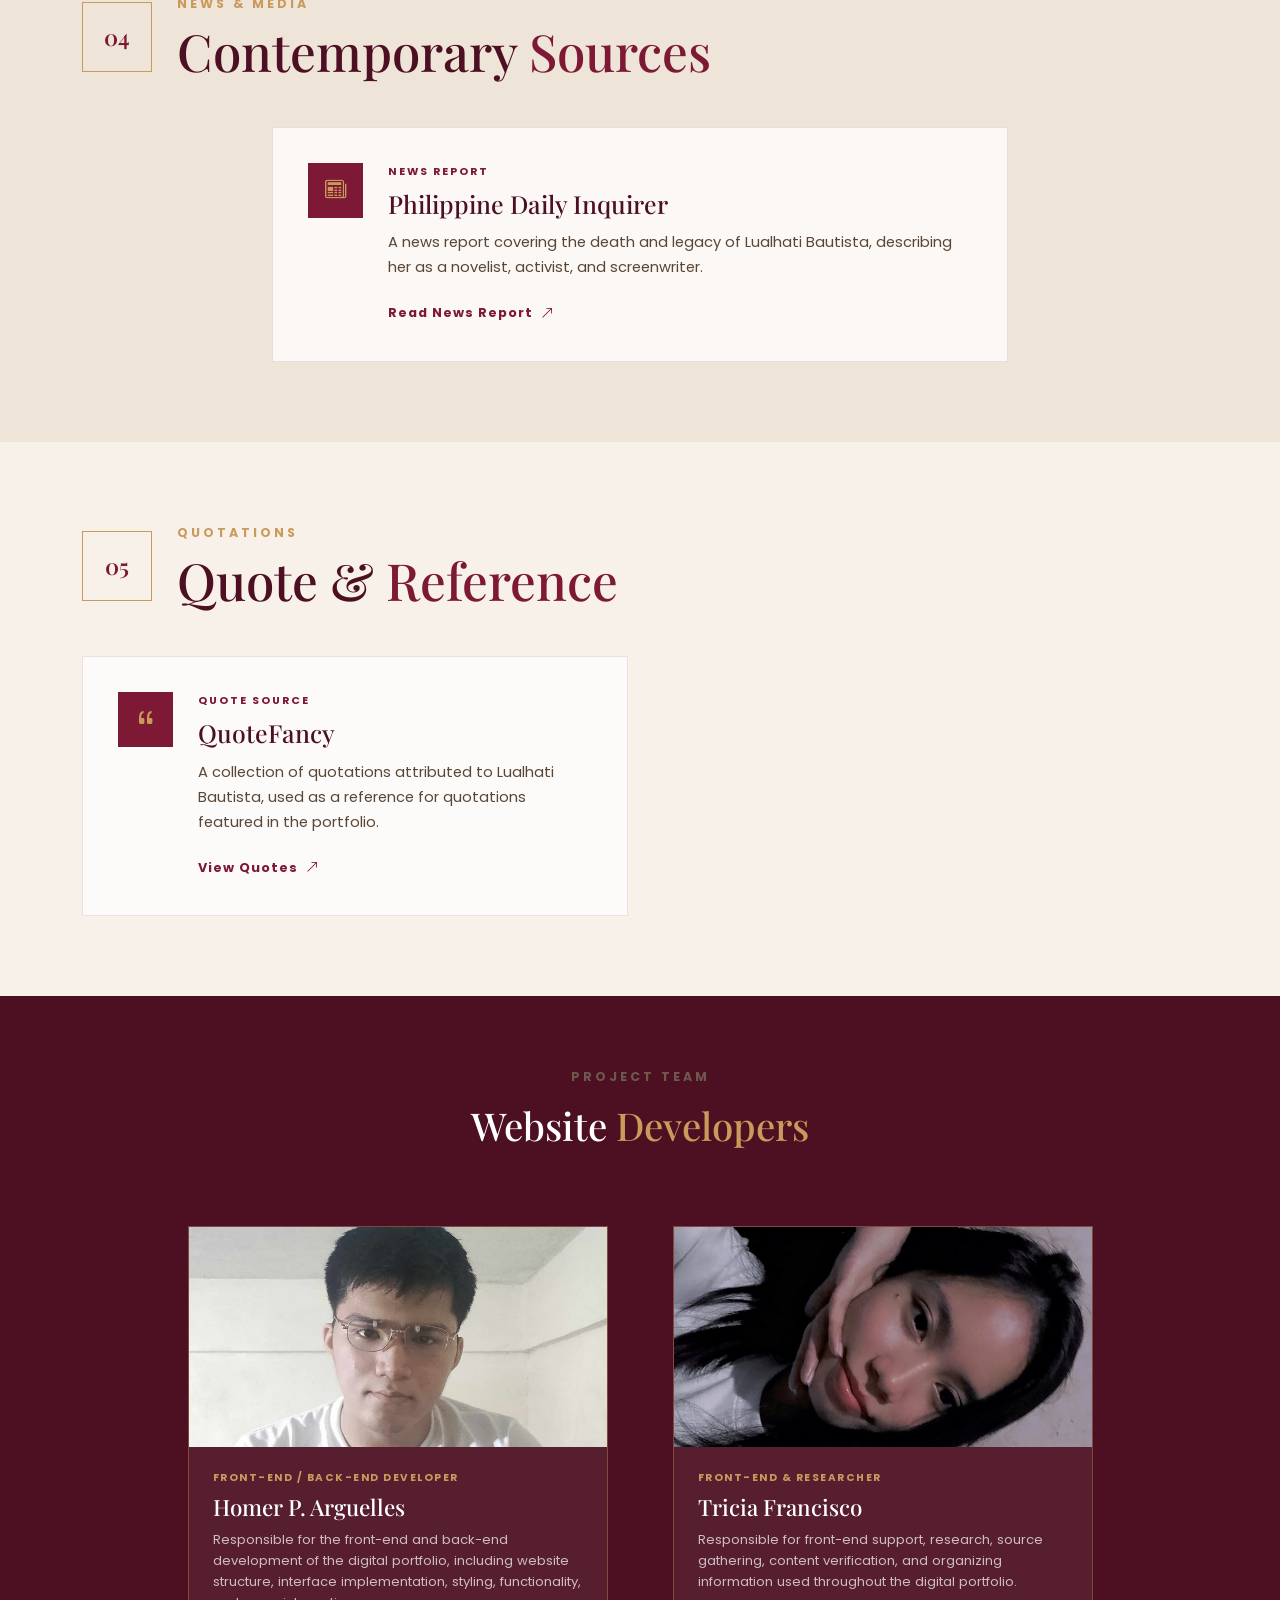
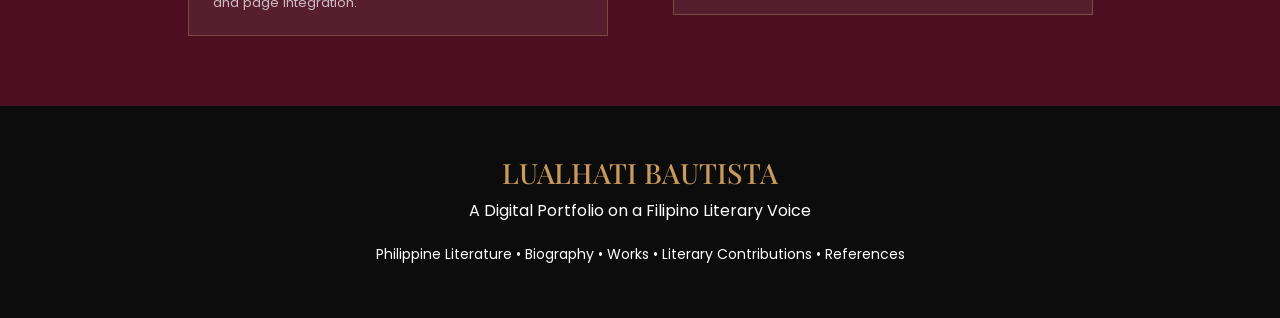
==== commit a68dd56b: "interview update" ====
--- a/references.html
+++ b/references.html
@@ -32,7 +32,7 @@
 <body>
 
 
-/* navbar */
+
 
 <nav class="navbar navbar-expand-lg navbar-dark fixed-top">
 
@@ -104,7 +104,7 @@
 </nav>
 
 
-/* head */
+
 
 <section class="references-hero">
 
@@ -134,7 +134,7 @@
 </section>
 
 
-/* intro */
+
 
 <section class="references-intro">
 
@@ -156,7 +156,7 @@
 
 </section>
 
-/* references */
+
 
 <section class="reference-section">
 
@@ -851,7 +851,7 @@
 </section>
 
 
-/* developer */
+
 
 <section class="developers-section">
 
--- a/style.css
+++ b/style.css
@@ -1541,6 +1541,113 @@
 
 }
 
+
+.interview-section {
+    padding: 100px 0;
+    background: var(--cream);
+}
+
+.interview-heading {
+    max-width: 800px;
+    margin: 0 auto 50px;
+}
+
+.interview-heading .section-label {
+    color: var(--gold);
+    font-size: 0.75rem;
+    font-weight: 700;
+    letter-spacing: 3px;
+    margin-bottom: 12px;
+}
+
+.interview-heading h2 {
+    font-family: "Playfair Display", serif;
+    font-size: clamp(2.5rem, 5vw, 4rem);
+    color: var(--maroon-dark);
+    margin-bottom: 20px;
+}
+
+.interview-heading h2 span {
+    color: var(--maroon);
+}
+
+.interview-heading > p:last-child {
+    color: var(--gray);
+    font-size: 0.95rem;
+}
+
+.interview-video {
+    max-width: 1000px;
+    margin: auto;
+    background: var(--white);
+    padding: 15px;
+    border: 1px solid rgba(125, 24, 53, 0.15);
+    box-shadow: 0 20px 50px rgba(77, 16, 35, 0.12);
+}
+
+.interview-video iframe {
+    border: 0;
+    width: 100%;
+}
+.ratio {
+    position: relative;
+    width: 100%;
+}
+
+.ratio::before {
+    display: block;
+    padding-top: 56.25%; 
+    content: "";
+}
+
+.ratio > * {
+    position: absolute;
+    top: 0;
+    left: 0;
+    width: 100%;
+    height: 100%;
+}
+
+
+body.dark-mode .interview-section {
+    background: #171313;
+}
+
+body.dark-mode .interview-heading h2 {
+    color: #f5eee5;
+}
+
+body.dark-mode .interview-heading h2 span {
+    color: var(--gold);
+}
+
+body.dark-mode .interview-heading > p:last-child {
+    color: #aaa;
+}
+
+body.dark-mode .interview-video {
+    background: #211b1d;
+    border-color: rgba(201, 154, 91, 0.2);
+}
+
+
+
+
+@media (max-width: 575px) {
+
+    .interview-section {
+        padding: 70px 0;
+    }
+
+    .interview-heading {
+        margin-bottom: 30px;
+    }
+
+    .interview-video {
+        padding: 8px;
+    }
+
+}
 
 /* con */
 
